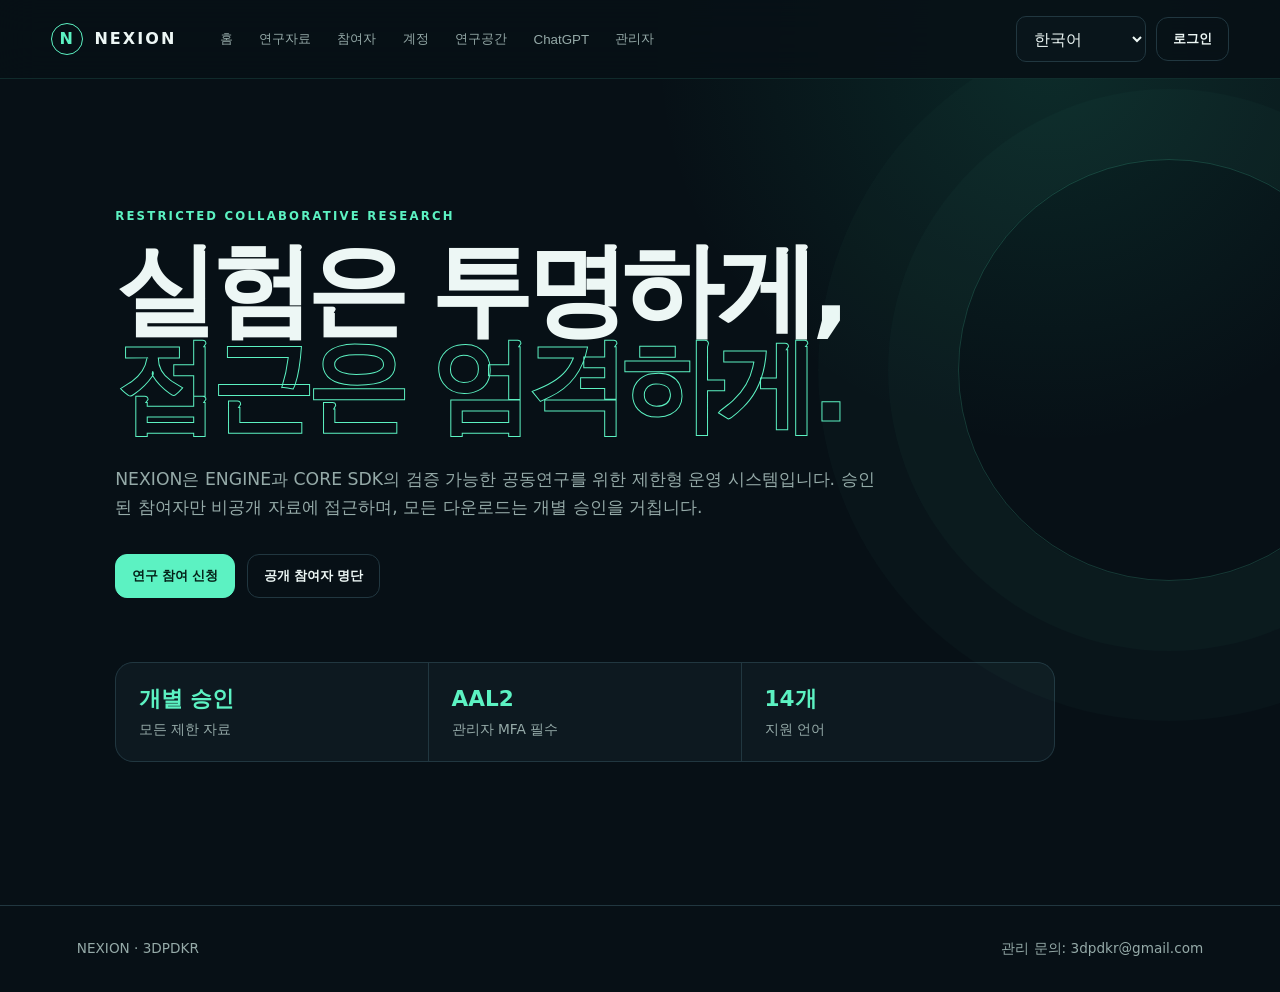
==== index.html @ 56dbc37b "Deploy NEXION operating and admin portal to GitHub Pages" ====
<!doctype html>
<html lang="ko">
<head>
  <meta charset="UTF-8">
  <meta name="viewport" content="width=device-width, initial-scale=1.0">
  <meta name="description" content="NEXION 제한형 국제 공동연구 운영 포털">
  <title>NEXION 공동연구 운영 포털</title>
  <link rel="stylesheet" href="assets/style.css">
  <link rel="stylesheet" href="github.css">
</head>
<body>
  <a class="skip-link" href="#main">본문으로 이동</a>
  <header class="topbar">
    <a class="brand" href="#home" aria-label="NEXION 홈">
      <span class="brand-mark">N</span><span>NEXION</span>
    </a>
    <nav id="nav" aria-label="주요 메뉴"></nav>
    <div class="header-actions">
      <select id="locale" aria-label="언어 선택"></select>
      <button id="authButton" class="button ghost" type="button">로그인</button>
    </div>
  </header>

  <main id="main">
    <section id="home" class="hero panel-view active">
      <div class="eyebrow">RESTRICTED COLLABORATIVE RESEARCH</div>
      <h1>실험은 투명하게,<br><span>접근은 엄격하게.</span></h1>
      <p>NEXION은 ENGINE과 CORE SDK의 검증 가능한 공동연구를 위한 제한형 운영 시스템입니다. 승인된 참여자만 비공개 자료에 접근하며, 모든 다운로드는 개별 승인을 거칩니다.</p>
      <div class="hero-actions">
        <button class="button primary" data-go="account">연구 참여 신청</button>
        <button class="button ghost" data-go="directory">공개 참여자 명단</button>
      </div>
      <div class="metrics" id="publicMetrics">
        <article><strong>개별 승인</strong><span>모든 제한 자료</span></article>
        <article><strong>AAL2</strong><span>관리자 MFA 필수</span></article>
        <article><strong>14개</strong><span>지원 언어</span></article>
      </div>
    </section>

    <section id="research" class="panel-view section-shell">
      <div class="section-head"><div><span class="eyebrow">RESEARCH</span><h2>ENGINE · CORE SDK</h2></div><p>검증된 결과만 SDK로 이동하며, 버전·해시·테스트 근거를 함께 관리합니다.</p></div>
      <div id="catalog" class="card-grid"></div>
    </section>

    <section id="directory" class="panel-view section-shell">
      <div class="section-head"><div><span class="eyebrow">PUBLIC DIRECTORY</span><h2>공개 참여자 명단</h2></div><p>공개에 별도 동의한 승인 참여자의 가명·분야만 표시합니다.</p></div>
      <div id="directoryList" class="table-wrap"></div>
    </section>

    <section id="account" class="panel-view section-shell">
      <div class="section-head"><div><span class="eyebrow">MEMBERSHIP</span><h2>계정 및 참여 신청</h2></div><p id="accountState">이메일 인증 후 공동연구 지침에 동의하고 신청할 수 있습니다.</p></div>
      <div class="card github-auth-card">
        <h3>GitHub 연구 계정 연결</h3>
        <p class="muted">AI_OS 실험 브랜치와 동일한 GitHub 신원을 NEXION 계정에 연결합니다. 관리자도 GitHub identity, 등록 UUID, MFA AAL2가 모두 필요합니다.</p>
        <button id="githubAuthButton" class="button primary" type="button">GitHub로 계속하기</button>
      </div>
      <div class="two-col">
        <form id="signupForm" class="card form-card">
          <h3>회원가입</h3>
          <label>이메일<input name="email" type="email" autocomplete="email" required></label>
          <label>비밀번호<input name="password" type="password" autocomplete="new-password" minlength="10" required></label>
          <button class="button primary" type="submit">인증 메일 보내기</button>
        </form>
        <form id="loginForm" class="card form-card">
          <h3>로그인</h3>
          <label>이메일<input name="email" type="email" autocomplete="email" required></label>
          <label>비밀번호<input name="password" type="password" autocomplete="current-password" required></label>
          <button class="button primary" type="submit">로그인</button>
        </form>
      </div>
      <form id="membershipForm" class="card form-card wide hidden">
        <h3>공동연구 참여 신청</h3>
        <div class="form-grid">
          <label>공개 가명<input name="alias" minlength="2" maxlength="60" required></label>
          <label>연구 분야<select name="track" required><option>ENGINE</option><option>SDK</option><option>PAPER</option><option>SAFETY</option><option>BIOENGINEERING</option></select></label>
          <label class="full">참여 목적<textarea name="reason" minlength="20" maxlength="2000" required></textarea></label>
          <label class="full">특별 초청 코드(선택)<input name="inviteToken" autocomplete="off"></label>
        </div>
        <fieldset><legend>필수 지침 동의</legend>
          <label class="check"><input type="checkbox" name="voluntary" required> 자발적 참여 및 관리자 승인 범위를 이해했습니다.</label>
          <label class="check"><input type="checkbox" name="confidentiality" required> 비밀유지 및 비참여자 공유 금지에 동의합니다.</label>
          <label class="check"><input type="checkbox" name="noncommercial" required> 무단 개인 이용·상업 이용 금지에 동의합니다.</label>
          <label class="check"><input type="checkbox" name="privacy" required> 개인정보 처리·이메일 인증·감사 기록에 동의합니다.</label>
          <label class="check"><input type="checkbox" name="ip" required> 기존 지식재산권과 기여자 권리를 존중합니다.</label>
        </fieldset>
        <fieldset><legend>선택 동의</legend>
          <label class="check"><input type="checkbox" name="directoryOptIn"> 가명과 연구 분야를 공개 명단에 표시합니다.</label>
          <label class="check"><input type="checkbox" name="contactOptIn"> 관리자와 직접 이메일 연락에 동의합니다.</label>
        </fieldset>
        <button class="button primary" type="submit">신청 제출</button>
      </form>
    </section>

    <section id="workspace" class="panel-view section-shell">
      <div class="section-head"><div><span class="eyebrow">WORKSPACE</span><h2>나의 연구 공간</h2></div><p>승인 상태, 다운로드 요청, 성과 제출을 한 곳에서 관리합니다.</p></div>
      <div id="memberStatus" class="card"></div>
      <div class="two-col">
        <form id="downloadRequestForm" class="card form-card">
          <h3>자료 다운로드 승인 요청</h3>
          <label>자료<select name="resourceId" id="resourceSelect" required></select></label>
          <label>사용 목적<textarea name="purpose" minlength="5" maxlength="1000" required></textarea></label>
          <button class="button primary" type="submit">개별 승인 요청</button>
        </form>
        <form id="contributionForm" class="card form-card">
          <h3>연구 성과 제출</h3>
          <label>제목<input name="title" maxlength="160" required></label>
          <label>분류<select name="category"><option>ENGINE</option><option>SDK</option><option>PAPER</option><option>SAFETY</option></select></label>
          <label>요약<textarea name="summary" minlength="20" maxlength="4000" required></textarea></label>
          <label>첨부(선택, 50MB 이하)<input name="file" type="file"></label>
          <button class="button primary" type="submit">비공개 제출</button>
        </form>
      </div>
      <div id="myRequests" class="table-wrap"></div>
    </section>

    <section id="chatgpt" class="panel-view section-shell">
      <div class="section-head"><div><span class="eyebrow">CHATGPT COLLABORATION</span><h2>ChatGPT 공동연구 연결</h2></div><p>비공개 원문은 자동 전송하지 않습니다. 사용자가 검토한 요약만 새 대화로 전달합니다.</p></div>
      <form id="chatgptForm" class="card form-card wide">
        <label>연구 질문<textarea name="question" minlength="10" maxlength="2000" required></textarea></label>
        <label class="check"><input type="checkbox" name="confirm" required> 개인정보·비공개 원문·비밀키를 포함하지 않았음을 확인했습니다.</label>
        <button class="button primary" type="submit">검토 후 ChatGPT에서 열기</button>
      </form>
    </section>

    <section id="admin" class="panel-view section-shell">
      <div class="section-head"><div><span class="eyebrow">ADMIN CONTROL</span><h2>관리자 운영 센터</h2></div><p>등록된 관리자 UUID와 현재 세션 AAL2가 모두 확인되어야 합니다.</p></div>
      <div id="adminGate" class="card"></div>
      <div id="mfaPanel" class="card form-card hidden">
        <h3>관리자 MFA</h3><div id="mfaContent"></div>
      </div>
      <div id="adminConsole" class="hidden">
        <div id="adminMetrics" class="metrics"></div>
        <div class="admin-grid">
          <div class="card"><h3>회원 승인 대기</h3><div id="adminMembers" class="table-wrap"></div></div>
          <div class="card"><h3>다운로드 승인 대기</h3><div id="adminDownloads" class="table-wrap"></div></div>
        </div>
        <div class="two-col">
          <form id="resourceForm" class="card form-card">
            <h3>ENGINE / CORE SDK 자료 등록</h3>
            <label>제목<input name="title" maxlength="160" required></label>
            <label>분류<select name="category"><option>ENGINE</option><option>SDK</option><option>RESEARCH</option><option>PAPER</option></select></label>
            <label>버전<input name="version" maxlength="80" required></label>
            <label>설명<textarea name="description" maxlength="4000" required></textarea></label>
            <label>비공개 파일<input name="file" type="file" required></label>
            <label class="check"><input name="available" type="checkbox"> 승인 회원에게 카탈로그 공개</label>
            <button class="button primary" type="submit">암호화 저장소에 등록</button>
          </form>
          <form id="inviteForm" class="card form-card">
            <h3>jinyoung 특별 초청</h3>
            <label>초청 이메일<input name="email" type="email" required></label>
            <label>만료(일)<input name="days" type="number" min="1" max="30" value="7" required></label>
            <button class="button primary" type="submit">1회용 초청 코드 생성</button>
            <output id="inviteOutput"></output>
          </form>
        </div>
        <div class="card"><h3>성과 통합 및 트래픽</h3><div id="adminContributions" class="table-wrap"></div><div id="adminTraffic" class="table-wrap"></div></div>
      </div>
    </section>
  </main>

  <div id="toast" role="status" aria-live="polite"></div>
  <footer><span>NEXION · 3DPDKR</span><span>관리 문의: 3dpdkr@gmail.com</span></footer>
  <script type="module" src="assets/app.js"></script>
</body>
</html>
---- assets/style.css ----
:root{--bg:#071016;--panel:#0d1920;--panel2:#11232b;--line:#213740;--text:#edf7f5;--muted:#95aaa8;--mint:#5cf2c2;--mint2:#23c99a;--danger:#ff6f7d;--warn:#ffc65c;--radius:18px;--shadow:0 24px 60px rgba(0,0,0,.28)}*{box-sizing:border-box}html{scroll-behavior:smooth}body{margin:0;background:radial-gradient(circle at 82% 5%,rgba(35,201,154,.13),transparent 28%),var(--bg);color:var(--text);font-family:Inter,Pretendard,"Noto Sans KR",system-ui,sans-serif;line-height:1.6}.skip-link{position:absolute;left:-999px}.skip-link:focus{left:1rem;top:1rem;z-index:100;background:#fff;color:#000;padding:.7rem}.topbar{position:sticky;top:0;z-index:20;display:flex;align-items:center;gap:2rem;padding:1rem clamp(1rem,4vw,4rem);border-bottom:1px solid rgba(92,242,194,.12);background:rgba(7,16,22,.88);backdrop-filter:blur(18px)}.brand{display:flex;align-items:center;gap:.7rem;color:var(--text);text-decoration:none;font-weight:800;letter-spacing:.13em}.brand-mark{display:grid;place-items:center;width:2rem;height:2rem;border:1px solid var(--mint);color:var(--mint);border-radius:50%}nav{display:flex;gap:.25rem;flex:1}nav button{background:none;border:0;color:var(--muted);padding:.55rem .7rem;cursor:pointer;border-radius:10px}nav button:hover,nav button.active{color:var(--text);background:rgba(92,242,194,.08)}.header-actions{display:flex;align-items:center;gap:.6rem}select,input,textarea{width:100%;background:#09151b;color:var(--text);border:1px solid var(--line);border-radius:10px;padding:.72rem .8rem;font:inherit}select:focus,input:focus,textarea:focus{outline:2px solid rgba(92,242,194,.32);border-color:var(--mint)}textarea{min-height:110px;resize:vertical}.header-actions select{width:auto;max-width:130px}.panel-view{display:none}.panel-view.active{display:block}.hero{min-height:calc(100vh - 74px);padding:clamp(4rem,10vw,8rem) clamp(1.25rem,9vw,9rem);position:relative;overflow:hidden}.hero:after{content:"";position:absolute;width:420px;height:420px;border:1px solid rgba(92,242,194,.18);border-radius:50%;right:-100px;top:80px;box-shadow:0 0 0 70px rgba(92,242,194,.025),0 0 0 140px rgba(92,242,194,.018)}.eyebrow{font-size:.73rem;letter-spacing:.19em;color:var(--mint);font-weight:750;margin-bottom:1rem}.hero h1{font-size:clamp(3.2rem,8vw,7.4rem);line-height:.94;letter-spacing:-.065em;margin:.3rem 0 2rem;max-width:1000px}.hero h1 span{color:transparent;-webkit-text-stroke:1px var(--mint)}.hero>p{max-width:760px;color:var(--muted);font-size:1.08rem}.hero-actions{display:flex;gap:.8rem;margin:2rem 0 4rem}.button{border:1px solid var(--line);border-radius:12px;padding:.75rem 1rem;font-weight:750;cursor:pointer;background:var(--panel2);color:var(--text)}.button:hover{transform:translateY(-1px);border-color:var(--mint)}.button.primary{background:var(--mint);color:#042118;border-color:var(--mint)}.button.ghost{background:transparent}.button.danger{border-color:rgba(255,111,125,.45);color:#ff9ba5}.button.small{padding:.4rem .6rem;font-size:.82rem}.button:disabled{opacity:.45;cursor:not-allowed;transform:none}.metrics{display:grid;grid-template-columns:repeat(3,minmax(0,1fr));gap:1px;background:var(--line);border:1px solid var(--line);border-radius:var(--radius);overflow:hidden;max-width:940px}.metrics article{background:var(--panel);padding:1.2rem 1.4rem}.metrics strong{display:block;color:var(--mint);font-size:1.35rem}.metrics span{color:var(--muted);font-size:.86rem}.section-shell{padding:clamp(2.5rem,6vw,5.5rem) clamp(1rem,6vw,6rem);min-height:calc(100vh - 74px)}.section-head{display:flex;justify-content:space-between;align-items:end;gap:2rem;margin-bottom:2rem}.section-head h2{font-size:clamp(2rem,5vw,4rem);margin:0;letter-spacing:-.045em}.section-head p{max-width:470px;color:var(--muted)}.card{background:linear-gradient(145deg,rgba(17,35,43,.97),rgba(10,24,30,.98));border:1px solid var(--line);border-radius:var(--radius);padding:1.35rem;box-shadow:var(--shadow)}.card h3{margin-top:0}.card-grid{display:grid;grid-template-columns:repeat(auto-fit,minmax(260px,1fr));gap:1rem}.card-grid article{min-height:210px}.card-grid .tag{color:var(--mint);font-size:.72rem;letter-spacing:.1em}.card-grid p{color:var(--muted)}.two-col{display:grid;grid-template-columns:repeat(2,minmax(0,1fr));gap:1rem;margin-bottom:1rem}.admin-grid{display:grid;grid-template-columns:1fr 1fr;gap:1rem;margin:1rem 0}.form-card{display:flex;flex-direction:column;gap:.9rem}.form-card.wide{max-width:920px}.form-grid{display:grid;grid-template-columns:1fr 1fr;gap:1rem}.form-grid .full{grid-column:1/-1}label{display:flex;flex-direction:column;gap:.35rem;color:#d9e7e4;font-size:.9rem}.check{flex-direction:row;align-items:flex-start}.check input{width:auto;margin-top:.35rem}fieldset{border:1px solid var(--line);border-radius:12px;display:flex;flex-direction:column;gap:.55rem}legend{color:var(--mint);padding:0 .5rem}.table-wrap{overflow:auto}.table-wrap table{width:100%;border-collapse:collapse;min-width:680px}.table-wrap th,.table-wrap td{text-align:left;padding:.7rem;border-bottom:1px solid var(--line);vertical-align:top}.table-wrap th{color:var(--mint);font-size:.76rem;letter-spacing:.06em}.table-wrap td{font-size:.88rem}.badge{display:inline-flex;padding:.2rem .55rem;border-radius:999px;background:rgba(92,242,194,.1);color:var(--mint);font-size:.75rem}.badge.pending{color:var(--warn);background:rgba(255,198,92,.1)}.badge.rejected,.badge.revoked{color:var(--danger);background:rgba(255,111,125,.1)}.muted{color:var(--muted)}.hidden{display:none!important}output{display:block;word-break:break-all;color:var(--mint);padding:.7rem;background:#071116;border-radius:10px}#toast{position:fixed;right:1rem;bottom:1rem;z-index:50;max-width:420px;padding:1rem 1.2rem;border-radius:12px;background:#eafcf6;color:#062018;box-shadow:var(--shadow);opacity:0;transform:translateY(20px);transition:.2s;pointer-events:none}#toast.show{opacity:1;transform:none}#toast.error{background:#ffe8eb;color:#4e0710}footer{display:flex;justify-content:space-between;padding:2rem clamp(1rem,6vw,6rem);color:var(--muted);border-top:1px solid var(--line);font-size:.85rem}@media(max-width:980px){nav{display:none}.topbar{gap:.7rem}.header-actions{margin-left:auto}.two-col,.admin-grid,.form-grid{grid-template-columns:1fr}.form-grid .full{grid-column:auto}.section-head{display:block}.metrics{grid-template-columns:1fr}.hero:after{opacity:.35}}@media(max-width:560px){.brand span:last-child{display:none}.header-actions select{max-width:92px}.button{padding:.65rem .75rem}.hero-actions{flex-direction:column}.hero h1{font-size:3.15rem}.section-shell{padding-inline:1rem}footer{flex-direction:column;gap:.5rem}}
---- github.css ----
.github-auth-card{margin-bottom:1rem;border-color:rgba(92,242,194,.35)}
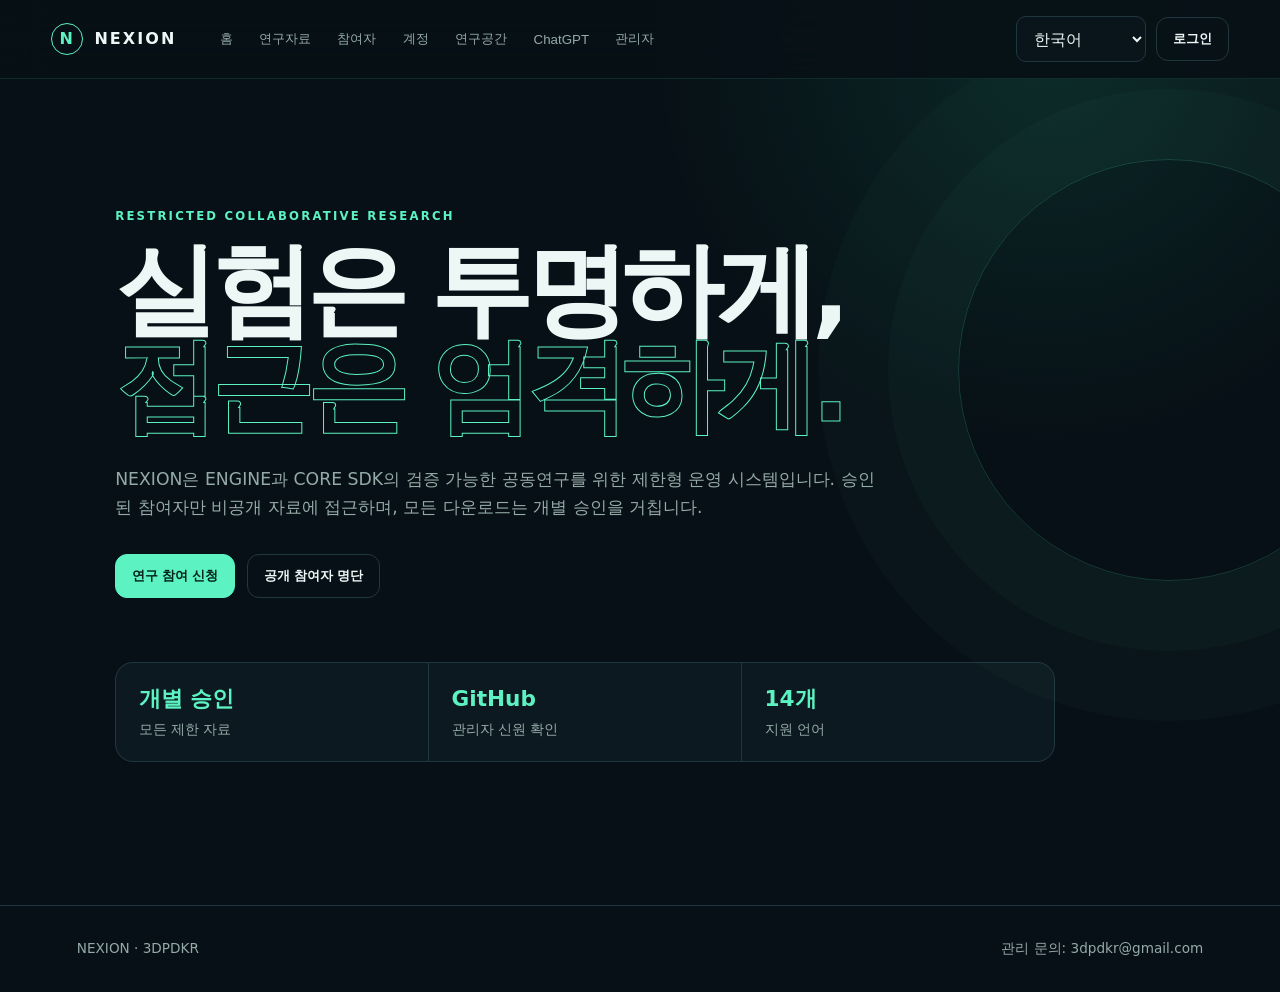
==== commit 1e830983: "Use verified GitHub owner session for admin access" ====
--- a/index.html
+++ b/index.html
@@ -32,7 +32,7 @@
       </div>
       <div class="metrics" id="publicMetrics">
         <article><strong>개별 승인</strong><span>모든 제한 자료</span></article>
-        <article><strong>AAL2</strong><span>관리자 MFA 필수</span></article>
+        <article><strong>GitHub</strong><span>관리자 신원 확인</span></article>
         <article><strong>14개</strong><span>지원 언어</span></article>
       </div>
     </section>
@@ -51,7 +51,7 @@
       <div class="section-head"><div><span class="eyebrow">MEMBERSHIP</span><h2>계정 및 참여 신청</h2></div><p id="accountState">이메일 인증 후 공동연구 지침에 동의하고 신청할 수 있습니다.</p></div>
       <div class="card github-auth-card">
         <h3>GitHub 연구 계정 연결</h3>
-        <p class="muted">AI_OS 실험 브랜치와 동일한 GitHub 신원을 NEXION 계정에 연결합니다. 관리자도 GitHub identity, 등록 UUID, MFA AAL2가 모두 필요합니다.</p>
+        <p class="muted">AI_OS 실험 브랜치와 동일한 GitHub 신원을 NEXION 계정에 연결합니다. 관리자는 3DPDKR GitHub identity, 등록 UUID와 활성 세션을 확인합니다.</p>
         <button id="githubAuthButton" class="button primary" type="button">GitHub로 계속하기</button>
       </div>
       <div class="two-col">
@@ -123,11 +123,8 @@
     </section>
 
     <section id="admin" class="panel-view section-shell">
-      <div class="section-head"><div><span class="eyebrow">ADMIN CONTROL</span><h2>관리자 운영 센터</h2></div><p>등록된 관리자 UUID와 현재 세션 AAL2가 모두 확인되어야 합니다.</p></div>
+      <div class="section-head"><div><span class="eyebrow">ADMIN CONTROL</span><h2>관리자 운영 센터</h2></div><p>3DPDKR GitHub identity, 등록 관리자 UUID와 활성 세션이 모두 확인되어야 합니다.</p></div>
       <div id="adminGate" class="card"></div>
-      <div id="mfaPanel" class="card form-card hidden">
-        <h3>관리자 MFA</h3><div id="mfaContent"></div>
-      </div>
       <div id="adminConsole" class="hidden">
         <div id="adminMetrics" class="metrics"></div>
         <div class="admin-grid">
@@ -160,7 +157,6 @@
 
   <div id="toast" role="status" aria-live="polite"></div>
   <footer><span>NEXION · 3DPDKR</span><span>관리 문의: 3dpdkr@gmail.com</span></footer>
-  <script type="module" src="assets/app.js"></script>
+  <script type="module" src="assets/app.js?v=20261128-3"></script>
 </body>
 </html>
-
